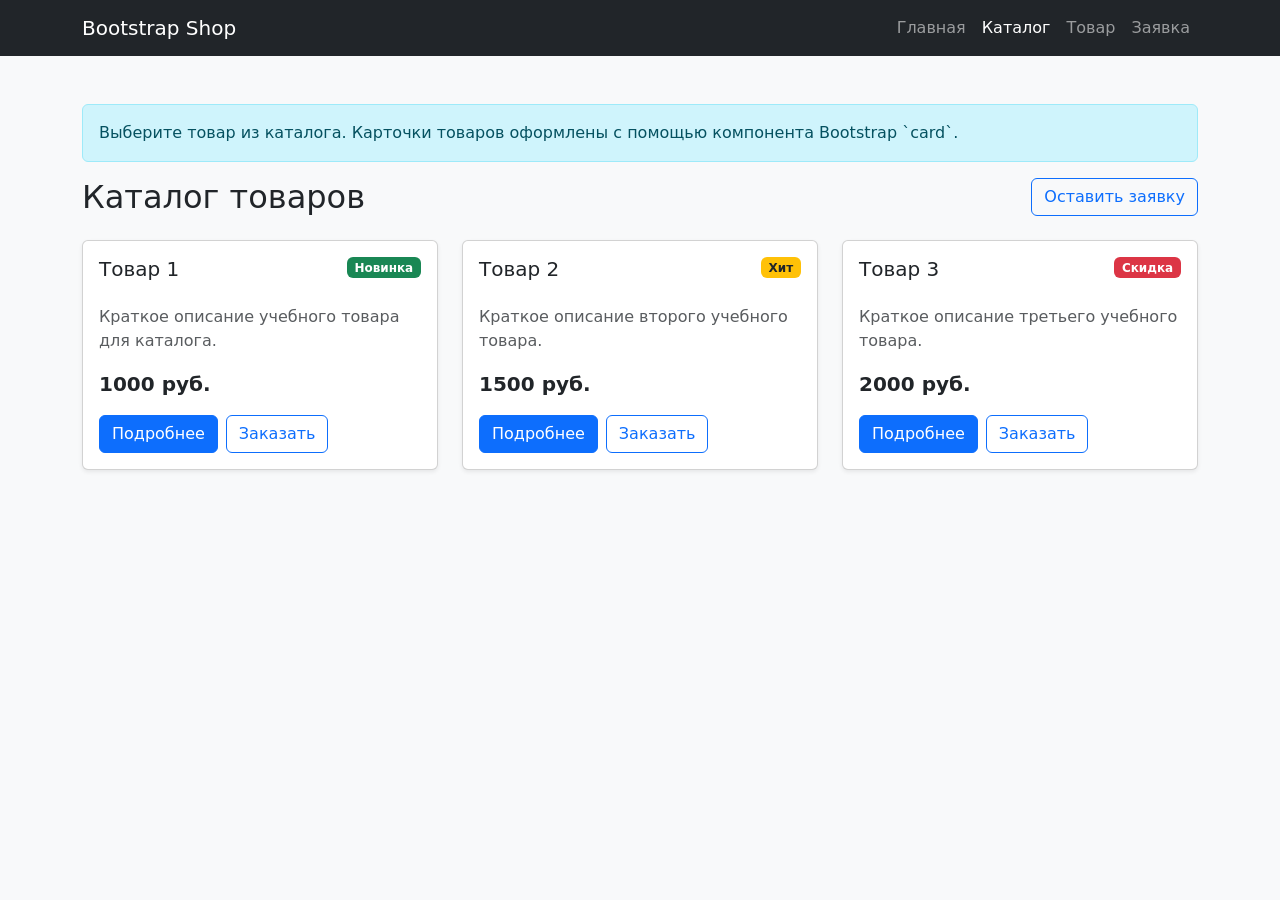
==== catalog.html @ d036e9eb "feat: add Bootstrap components pages" ====
<!DOCTYPE html>
<html lang="ru">
<head>
  <meta charset="UTF-8">
  <meta name="viewport" content="width=device-width, initial-scale=1.0">
  <title>Каталог — Bootstrap Shop</title>
  <link
    href="https://cdn.jsdelivr.net/npm/bootstrap@5.3.8/dist/css/bootstrap.min.css"
    rel="stylesheet">
  <link rel="stylesheet" href="css/custom.css">
</head>
<body class="bg-light">
  <nav class="navbar navbar-expand-lg navbar-dark bg-dark">
    <div class="container">
      <a class="navbar-brand" href="index.html">Bootstrap Shop</a>

      <button
        class="navbar-toggler"
        type="button"
        data-bs-toggle="collapse"
        data-bs-target="#mainNavbar"
        aria-controls="mainNavbar"
        aria-expanded="false"
        aria-label="Переключить навигацию"
      >
        <span class="navbar-toggler-icon"></span>
      </button>

      <div class="collapse navbar-collapse" id="mainNavbar">
        <ul class="navbar-nav ms-auto">
          <li class="nav-item">
            <a class="nav-link" aria-current="page" href="index.html">
              Главная
            </a>
          </li>
          <li class="nav-item">
            <a class="nav-link active" href="catalog.html">Каталог</a>
          </li>
          <li class="nav-item">
            <a class="nav-link" href="product.html">Товар</a>
          </li>
          <li class="nav-item">
            <a class="nav-link" href="order.html">Заявка</a>
          </li>
        </ul>
      </div>
    </div>
  </nav>

  <main class="container my-5">
    <div class="alert alert-info" role="alert">
      Выберите товар из каталога. Карточки товаров оформлены с помощью компонента Bootstrap `card`.
    </div>

    <div class="d-flex justify-content-between align-items-center mb-4">
      <h1 class="h2 mb-0">Каталог товаров</h1>
      <a class="btn btn-outline-primary" href="order.html">
        Оставить заявку
      </a>
    </div>

    <div class="row g-4">
      
      <div class="col-12 col-md-6 col-lg-4">
        <div class="card h-100 shadow-sm">
          <div class="card-body d-flex flex-column">
            <div class="d-flex justify-content-between align-items-start mb-3">
              <h2 class="card-title h5">Товар 1</h2>
              <span class="badge bg-success">Новинка</span>
            </div>

            <p class="card-text text-muted">
              Краткое описание учебного товара для каталога.
            </p>

            <p class="fw-bold fs-5 mt-auto">1000 руб.</p>

            <div class="d-flex gap-2">
              <a class="btn btn-primary" href="product.html">Подробнее</a>
              <button
                class="btn btn-outline-primary"
                type="button"
                data-bs-toggle="modal"
                data-bs-target="#orderModal"
              >
                Заказать
              </button>
            </div>
          </div>
        </div>
      </div>

      <div class="col-12 col-md-6 col-lg-4">
        <div class="card h-100 shadow-sm">
          <div class="card-body d-flex flex-column">
            <div class="d-flex justify-content-between align-items-start mb-3">
              <h2 class="card-title h5">Товар 2</h2>
              <span class="badge bg-warning text-dark">Хит</span>
            </div>

            <p class="card-text text-muted">
              Краткое описание второго учебного товара.
            </p>

            <p class="fw-bold fs-5 mt-auto">1500 руб.</p>

            <div class="d-flex gap-2">
              <a class="btn btn-primary" href="product.html">Подробнее</a>
              <button
                class="btn btn-outline-primary"
                type="button"
                data-bs-toggle="modal"
                data-bs-target="#orderModal"
              >
                Заказать
              </button>
            </div>
          </div>
        </div>
      </div>

      <div class="col-12 col-md-6 col-lg-4">
        <div class="card h-100 shadow-sm">
          <div class="card-body d-flex flex-column">
            <div class="d-flex justify-content-between align-items-start mb-3">
              <h2 class="card-title h5">Товар 3</h2>
              <span class="badge bg-danger">Скидка</span>
            </div>

            <p class="card-text text-muted">
              Краткое описание третьего учебного товара.
            </p>

            <p class="fw-bold fs-5 mt-auto">2000 руб.</p>

            <div class="d-flex gap-2">
              <a class="btn btn-primary" href="product.html">Подробнее</a>
              <button
                class="btn btn-outline-primary"
                type="button"
                data-bs-toggle="modal"
                data-bs-target="#orderModal"
              >
                Заказать
              </button>
            </div>
          </div>
        </div>
      </div>

    </div>
  </main>

  <div
    class="modal fade"
    id="orderModal"
    tabindex="-1"
    aria-labelledby="orderModalLabel"
    aria-hidden="true">
    
    <div class="modal-dialog">
      <div class="modal-content">
        <div class="modal-header">
          <h2 class="modal-title h5" id="orderModalLabel">
            Быстрая заявка
          </h2>
          <button
            type="button"
            class="btn-close"
            data-bs-dismiss="modal"
            aria-label="Закрыть"
          ></button>
        </div>

        <div class="modal-body">
          <p class="text-muted">
            Оставьте контактные данные, и менеджер свяжется с вами.
          </p>

          <form>
            <div class="mb-3">
              <label for="modal-name" class="form-label">Имя</label>
              <input id="modal-name" type="text" class="form-control" required>
            </div>

            <div class="mb-3">
              <label for="modal-phone" class="form-label">Телефон</label>
              <input id="modal-phone" type="tel" class="form-control" required>
            </div>

            <div class="form-check mb-3">
              <input id="modal-agree" class="form-check-input" type="checkbox" required>
              <label class="form-check-label" for="modal-agree">
                Согласен на обработку данных
              </label>
            </div>
          </form>
        </div>

        <div class="modal-footer">
          <button type="button" class="btn btn-secondary" data-bs-dismiss="modal">
            Закрыть
          </button>
          <button type="button" class="btn btn-primary">
            Отправить
          </button>
        </div>
      </div>
    </div>
  </div>

  <script
    src="https://cdn.jsdelivr.net/npm/bootstrap@5.3.3/dist/js/bootstrap.bundle.min.js">
  </script>
</body>
</html>
---- css/custom.css ----
body {
  min-height: 100vh;
}

.placeholder-box {
  min-height: 240px;
}

.placeholder-image {
  min-height: 320px;
}

.card-img-top {
  height: 180px;
  object-fit: cover;
}
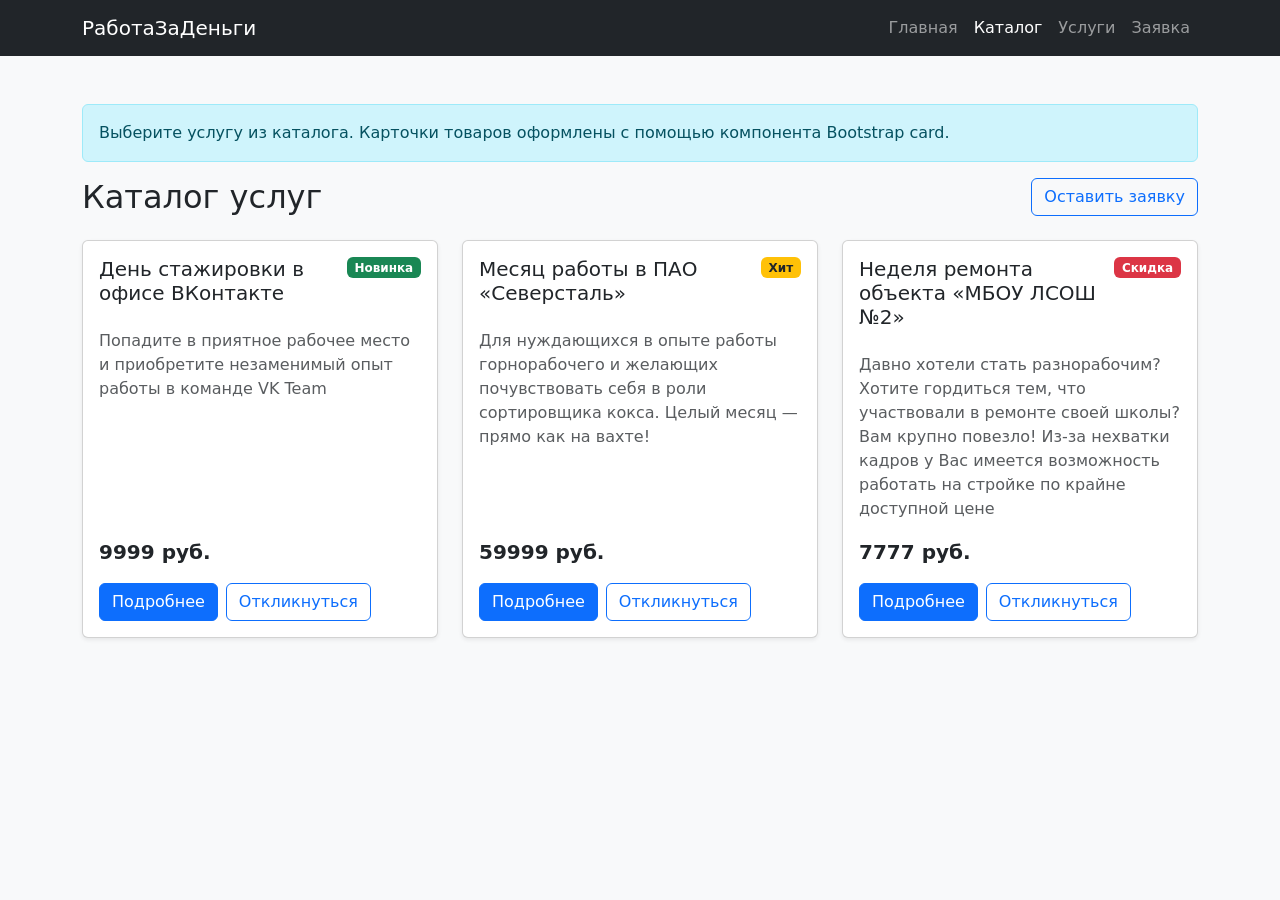
==== commit f25acb98: "Промежуточный результат перед сдачей КР2" ====
--- a/catalog.html
+++ b/catalog.html
@@ -3,7 +3,7 @@
 <head>
   <meta charset="UTF-8">
   <meta name="viewport" content="width=device-width, initial-scale=1.0">
-  <title>Каталог — Bootstrap Shop</title>
+  <title>Каталог — РаботаЗаДеньги</title>
   <link
     href="https://cdn.jsdelivr.net/npm/bootstrap@5.3.8/dist/css/bootstrap.min.css"
     rel="stylesheet">
@@ -12,7 +12,7 @@
 <body class="bg-light">
   <nav class="navbar navbar-expand-lg navbar-dark bg-dark">
     <div class="container">
-      <a class="navbar-brand" href="index.html">Bootstrap Shop</a>
+      <a class="navbar-brand" href="index.html">РаботаЗаДеньги</a>
 
       <button
         class="navbar-toggler"
@@ -29,15 +29,15 @@
       <div class="collapse navbar-collapse" id="mainNavbar">
         <ul class="navbar-nav ms-auto">
           <li class="nav-item">
-            <a class="nav-link" aria-current="page" href="index.html">
+            <a class="nav-link" href="index.html">
               Главная
             </a>
           </li>
           <li class="nav-item">
-            <a class="nav-link active" href="catalog.html">Каталог</a>
-          </li>
-          <li class="nav-item">
-            <a class="nav-link" href="product.html">Товар</a>
+            <a class="nav-link active" aria-current="page" href="catalog.html">Каталог</a>
+          </li>
+          <li class="nav-item">
+            <a class="nav-link" href="product.html">Услуги</a>
           </li>
           <li class="nav-item">
             <a class="nav-link" href="order.html">Заявка</a>
@@ -49,11 +49,11 @@
 
   <main class="container my-5">
     <div class="alert alert-info" role="alert">
-      Выберите товар из каталога. Карточки товаров оформлены с помощью компонента Bootstrap `card`.
+      Выберите услугу из каталога. Карточки товаров оформлены с помощью компонента Bootstrap card.
     </div>
 
     <div class="d-flex justify-content-between align-items-center mb-4">
-      <h1 class="h2 mb-0">Каталог товаров</h1>
+      <h1 class="h2 mb-0">Каталог услуг</h1>
       <a class="btn btn-outline-primary" href="order.html">
         Оставить заявку
       </a>
@@ -65,15 +65,15 @@
         <div class="card h-100 shadow-sm">
           <div class="card-body d-flex flex-column">
             <div class="d-flex justify-content-between align-items-start mb-3">
-              <h2 class="card-title h5">Товар 1</h2>
+              <h2 class="card-title h5">День стажировки в офисе ВКонтакте</h2>
               <span class="badge bg-success">Новинка</span>
             </div>
 
             <p class="card-text text-muted">
-              Краткое описание учебного товара для каталога.
+              Попадите в приятное рабочее место и приобретите незаменимый опыт работы в команде VK Team
             </p>
 
-            <p class="fw-bold fs-5 mt-auto">1000 руб.</p>
+            <p class="fw-bold fs-5 mt-auto">9999 руб.</p>
 
             <div class="d-flex gap-2">
               <a class="btn btn-primary" href="product.html">Подробнее</a>
@@ -83,7 +83,7 @@
                 data-bs-toggle="modal"
                 data-bs-target="#orderModal"
               >
-                Заказать
+                Откликнуться
               </button>
             </div>
           </div>
@@ -94,15 +94,16 @@
         <div class="card h-100 shadow-sm">
           <div class="card-body d-flex flex-column">
             <div class="d-flex justify-content-between align-items-start mb-3">
-              <h2 class="card-title h5">Товар 2</h2>
+              <h2 class="card-title h5">Месяц работы в ПАО «Северсталь»</h2>
               <span class="badge bg-warning text-dark">Хит</span>
             </div>
 
             <p class="card-text text-muted">
-              Краткое описание второго учебного товара.
+              Для нуждающихся в опыте работы горнорабочего и желающих почувствовать себя в роли сортировщика кокса.
+              Целый месяц — прямо как на вахте!
             </p>
 
-            <p class="fw-bold fs-5 mt-auto">1500 руб.</p>
+            <p class="fw-bold fs-5 mt-auto">59999 руб.</p>
 
             <div class="d-flex gap-2">
               <a class="btn btn-primary" href="product.html">Подробнее</a>
@@ -112,7 +113,7 @@
                 data-bs-toggle="modal"
                 data-bs-target="#orderModal"
               >
-                Заказать
+                Откликнуться
               </button>
             </div>
           </div>
@@ -123,15 +124,17 @@
         <div class="card h-100 shadow-sm">
           <div class="card-body d-flex flex-column">
             <div class="d-flex justify-content-between align-items-start mb-3">
-              <h2 class="card-title h5">Товар 3</h2>
+              <h2 class="card-title h5">Неделя ремонта объекта «МБОУ ЛСОШ №2»</h2>
               <span class="badge bg-danger">Скидка</span>
             </div>
 
             <p class="card-text text-muted">
-              Краткое описание третьего учебного товара.
+              Давно хотели стать разнорабочим? Хотите гордиться тем, что участвовали в ремонте своей школы?
+              Вам крупно повезло! Из-за нехватки кадров у Вас имеется возможность работать на стройке по
+              крайне доступной цене
             </p>
 
-            <p class="fw-bold fs-5 mt-auto">2000 руб.</p>
+            <p class="fw-bold fs-5 mt-auto">7777 руб.</p>
 
             <div class="d-flex gap-2">
               <a class="btn btn-primary" href="product.html">Подробнее</a>
@@ -141,7 +144,7 @@
                 data-bs-toggle="modal"
                 data-bs-target="#orderModal"
               >
-                Заказать
+                Откликнуться
               </button>
             </div>
           </div>
@@ -157,7 +160,7 @@
     tabindex="-1"
     aria-labelledby="orderModalLabel"
     aria-hidden="true">
-    
+
     <div class="modal-dialog">
       <div class="modal-content">
         <div class="modal-header">
@@ -177,7 +180,7 @@
             Оставьте контактные данные, и менеджер свяжется с вами.
           </p>
 
-          <form>
+          <form id="quickOrderForm">
             <div class="mb-3">
               <label for="modal-name" class="form-label">Имя</label>
               <input id="modal-name" type="text" class="form-control" required>
@@ -201,7 +204,7 @@
           <button type="button" class="btn btn-secondary" data-bs-dismiss="modal">
             Закрыть
           </button>
-          <button type="button" class="btn btn-primary">
+          <button type="submit" form="quickOrderForm" class="btn btn-primary">
             Отправить
           </button>
         </div>
@@ -210,7 +213,7 @@
   </div>
 
   <script
-    src="https://cdn.jsdelivr.net/npm/bootstrap@5.3.3/dist/js/bootstrap.bundle.min.js">
+    src="https://cdn.jsdelivr.net/npm/bootstrap@5.3.8/dist/js/bootstrap.bundle.min.js">
   </script>
 </body>
 </html>
--- a/css/custom.css
+++ b/css/custom.css
@@ -6,10 +6,6 @@
   min-height: 240px;
 }
 
-.placeholder-image {
-  min-height: 320px;
-}
-
 .card-img-top {
   height: 180px;
   object-fit: cover;
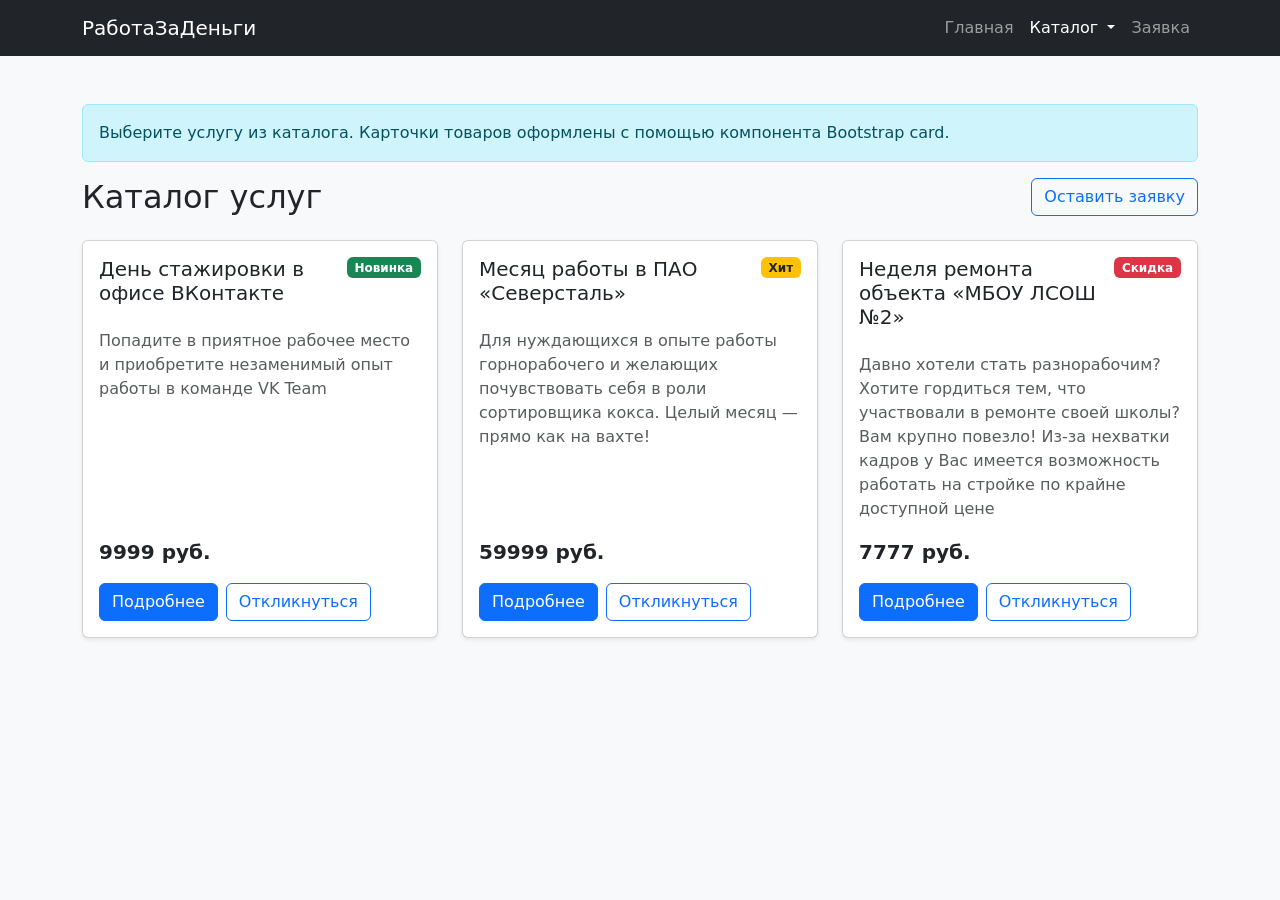
==== commit 316b065d: "fix: prepare Bootstrap project for submission" ====
--- a/catalog.html
+++ b/catalog.html
@@ -5,7 +5,7 @@
   <meta name="viewport" content="width=device-width, initial-scale=1.0">
   <title>Каталог — РаботаЗаДеньги</title>
   <link
-    href="https://cdn.jsdelivr.net/npm/bootstrap@5.3.8/dist/css/bootstrap.min.css"
+    href="vendor/bootstrap/css/bootstrap.min.css"
     rel="stylesheet">
   <link rel="stylesheet" href="css/custom.css">
 </head>
@@ -29,16 +29,27 @@
       <div class="collapse navbar-collapse" id="mainNavbar">
         <ul class="navbar-nav ms-auto">
           <li class="nav-item">
-            <a class="nav-link" href="index.html">
-              Главная
+            <a class="nav-link" href="index.html">Главная</a>
+          </li>
+
+          <li class="nav-item dropdown">
+            <a class="nav-link dropdown-toggle active" href="#" role="button"
+              data-bs-toggle="dropdown" aria-expanded="false">
+              Каталог
             </a>
+            <ul class="dropdown-menu dropdown-menu-dark dropdown-menu-end">
+              <li>
+                <a class="dropdown-item active" aria-current="page" href="catalog.html">
+                  Все товары
+                </a>
+              </li>
+              <li><hr></li>
+              <li><a class="dropdown-item" href="product.html">День в офисе ВКонтакте</a></li>
+              <li><a class="dropdown-item" href="product-2.html">Месяц в «Северстали»</a></li>
+              <li><a class="dropdown-item" href="product-3.html">Неделя ремонта в МБОУ ЛСОШ</a></li>
+            </ul>
           </li>
-          <li class="nav-item">
-            <a class="nav-link active" aria-current="page" href="catalog.html">Каталог</a>
-          </li>
-          <li class="nav-item">
-            <a class="nav-link" href="product.html">Услуги</a>
-          </li>
+
           <li class="nav-item">
             <a class="nav-link" href="order.html">Заявка</a>
           </li>
@@ -106,7 +117,7 @@
             <p class="fw-bold fs-5 mt-auto">59999 руб.</p>
 
             <div class="d-flex gap-2">
-              <a class="btn btn-primary" href="product.html">Подробнее</a>
+              <a class="btn btn-primary" href="product-2.html">Подробнее</a>
               <button
                 class="btn btn-outline-primary"
                 type="button"
@@ -137,7 +148,7 @@
             <p class="fw-bold fs-5 mt-auto">7777 руб.</p>
 
             <div class="d-flex gap-2">
-              <a class="btn btn-primary" href="product.html">Подробнее</a>
+              <a class="btn btn-primary" href="product-3.html">Подробнее</a>
               <button
                 class="btn btn-outline-primary"
                 type="button"
@@ -213,7 +224,7 @@
   </div>
 
   <script
-    src="https://cdn.jsdelivr.net/npm/bootstrap@5.3.8/dist/js/bootstrap.bundle.min.js">
+    src="vendor/bootstrap/js/bootstrap.bundle.min.js">
   </script>
 </body>
 </html>
